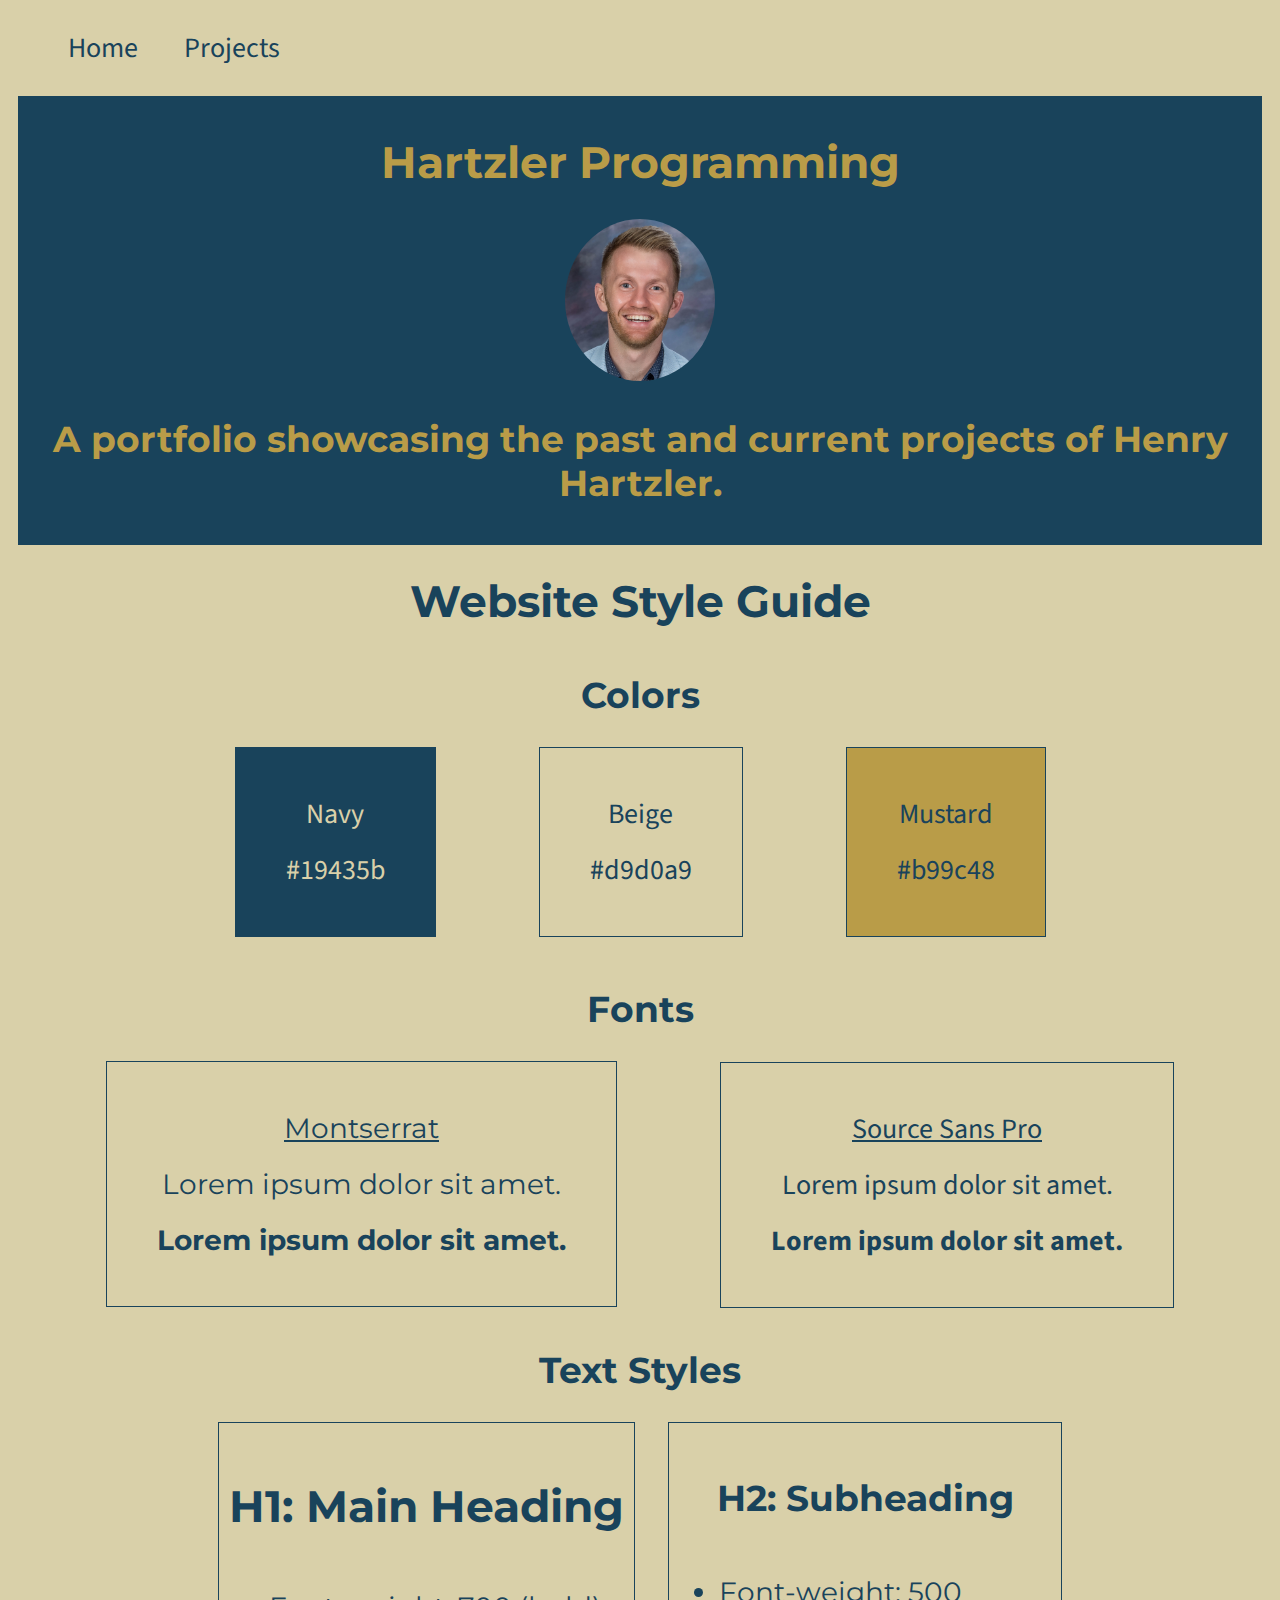
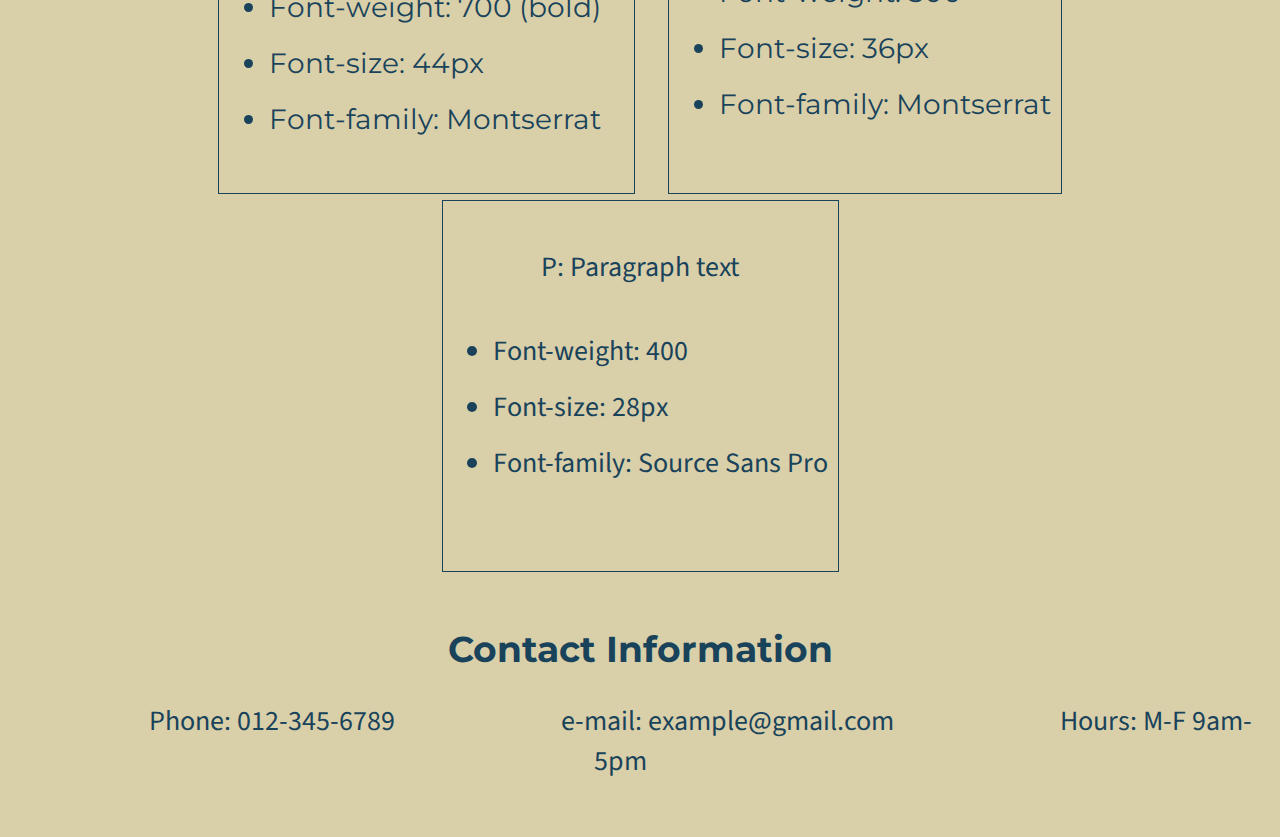
==== index.html @ edadfb09 "first commit" ====
<!DOCTYPE html>
<html lang="en">
<head>
    <meta charset="UTF-8">
    <meta http-equiv="X-UA-Compatible" content="IE=edge">
    <meta name="viewport" content="width=device-width, initial-scale=1.0">
    <link href="./resources/css/styles.css" rel="stylesheet" type="text/css">
    <title>Hartzler Programming</title>
</head>
<body>
    <header>
        <nav>
            <ul class="navbar">
                <li href="#">Home</li>
                <li href="#">Projects</li>
            </ul>
        </nav>
        <main class="banner">
            <h1>Hartzler Programming</h1>
            <img id="profile" src="resources/images/MrH2021Profile copy 4.jpeg" alt="Profile picture"/>
            <h2>A portfolio showcasing the past and current projects of Henry Hartzler.</h2>
        </main>
    </header>
    <section class="middle">
        <h1 id="styleguidehead">Website Style Guide</h1>
        <div class="colors">
            <h2>Colors</h2>
            <div class="box" id="navy">
                <p>
                   Navy <br>
                   #19435b 
                </p>
            </div>
            <div class="box" id="beige">
                <p>
                   Beige <br>
                   #d9d0a9 
                </p>
            </div>
            <div class="box" id="mustard">
                <p>
                   Mustard <br>
                   #b99c48 
                </p>
            </div>
        </div>
        <div class="fonts">
            <h2>Fonts</h2>
            <div class="box montserrat">
                <p>
                    <span class="underline">Montserrat</span> <br>
                    Lorem ipsum dolor sit amet. <br>
                   <span class="bold">Lorem ipsum dolor sit amet.</span>
                </p>
            </div>
            <div class="box sourcepro">
                <p>
                    <span class="underline">Source Sans Pro</span> <br>
                    Lorem ipsum dolor sit amet. <br>
                   <span class="bold">Lorem ipsum dolor sit amet.</span>
                </p>
            </div>
        </div>
        <div class="textstyles">
            <h2>Text Styles</h2>
            <div class="box2 montserrat">
                <h1>H1: Main Heading</h1>
                    <ul class="left">
                        <li>Font-weight: 700 (bold)</li>
                        <li>Font-size: 44px</li>
                        <li>Font-family: Montserrat</li>
                    </ul>
            </div>
            <div class="box2 montserrat">
                <h2>H2: Subheading</h2>
                    <ul class="left">
                        <li>Font-weight: 500</li>
                        <li>Font-size: 36px</li>
                        <li>Font-family: Montserrat</li>
                    </ul>
            </div>
            <div class="box2 sourcepro">
                <p>P: Paragraph text</p>
                <ul class="left">
                    <li>Font-weight: 400</li>
                    <li>Font-size: 28px</li>
                    <li>Font-family: Source Sans Pro</li>
                </ul>
            </div>
        </div>
    </section>
    <footer class="footer">
        <h2>Contact Information</h2>
        <ul class="contact">
            <li>Phone: 012-345-6789</li>
            <li>e-mail: example@gmail.com</li>
            <li>Hours: M-F 9am-5pm</li>
        </ul>
    </footer>
</body>
</html>
---- resources/css/styles.css ----
/* Universal styles */
@import url('https://fonts.googleapis.com/css2?family=Montserrat:ital,wght@0,400;0,500;0,700;1,400&family=Source+Sans+Pro:ital,wght@0,400;0,700;1,400&display=swap');

body {
    font-family: 'Source Sans Pro', sans-serif;
    background-color: #d9d0a9;
    color: #19435b;
    text-align: center;
    box-sizing: border-box;
}

h1 {
    font-family: 'Montserrat', sans-serif;
    font-size: 44px;
}

h2 {
    font-family: 'Montserrat', sans-serif;
    font-size: 36px;
}

p, ul, li {
    font-size: 28px;
}

.bold {
    font-weight: bold;
}

.underline {
    text-decoration: underline;
    line-height: 1.5;
}

.left {
    text-align: left;
}

/* Header */
.banner {
        background-color: #19435b;
        color: #b99c48;
        margin: 10px;
        padding: 10px;
}

#profile {
        border-radius: 50%;
        -webkit-border-radius: 50%;
        -moz-border-radius: 50%;
        -ms-border-radius: 50%;
        -o-border-radius: 50%;
        width: 150px;
}
/* Nav bar */
    nav {
        text-align: left;
    }

    .navbar li {
        display: inline;
        padding: 0px 20px;
        cursor: pointer;
    }

/* Section */
.middle {
    padding: 0px 20px;
}

#styleguidehead {
    margin-bottom: 5px;
}

.colors, .fonts, .textsyles {
   padding: 10px 0px;
}
.box {
    display: inline-block;
    padding: 10px 50px;
    line-height: 2;
    margin: 0px 50px;
    border: 1px solid #19435b;
}

.box2 {
    display: inline-block;
    padding: 10px;
    line-height: 1.5;
    margin: 0px 15px;
    border: 1px solid #19435b;
    height: 350px;
    overflow: scroll;
}


/* Colors */
#navy {
    color: #d9d0a9;
    background-color: #19435b;
}

#beige {
    color:#19435b;
    background-color: #d9d0a9;
}

#mustard {
    color: #19435b;
    background-color: #b99c48;
}

/* Text styles */
.montserrat {
    font-family: 'Montserrat', sans-serif;
    line-height: 2;
}

.sourcepro {
    font-family: 'Source Sans Pro', sans-serif;
    line-height: 2;
}
/* Footer */
.footer {
    padding: 20px;
}
.footer li {
    display: inline;
    padding: 0px 80px;
}
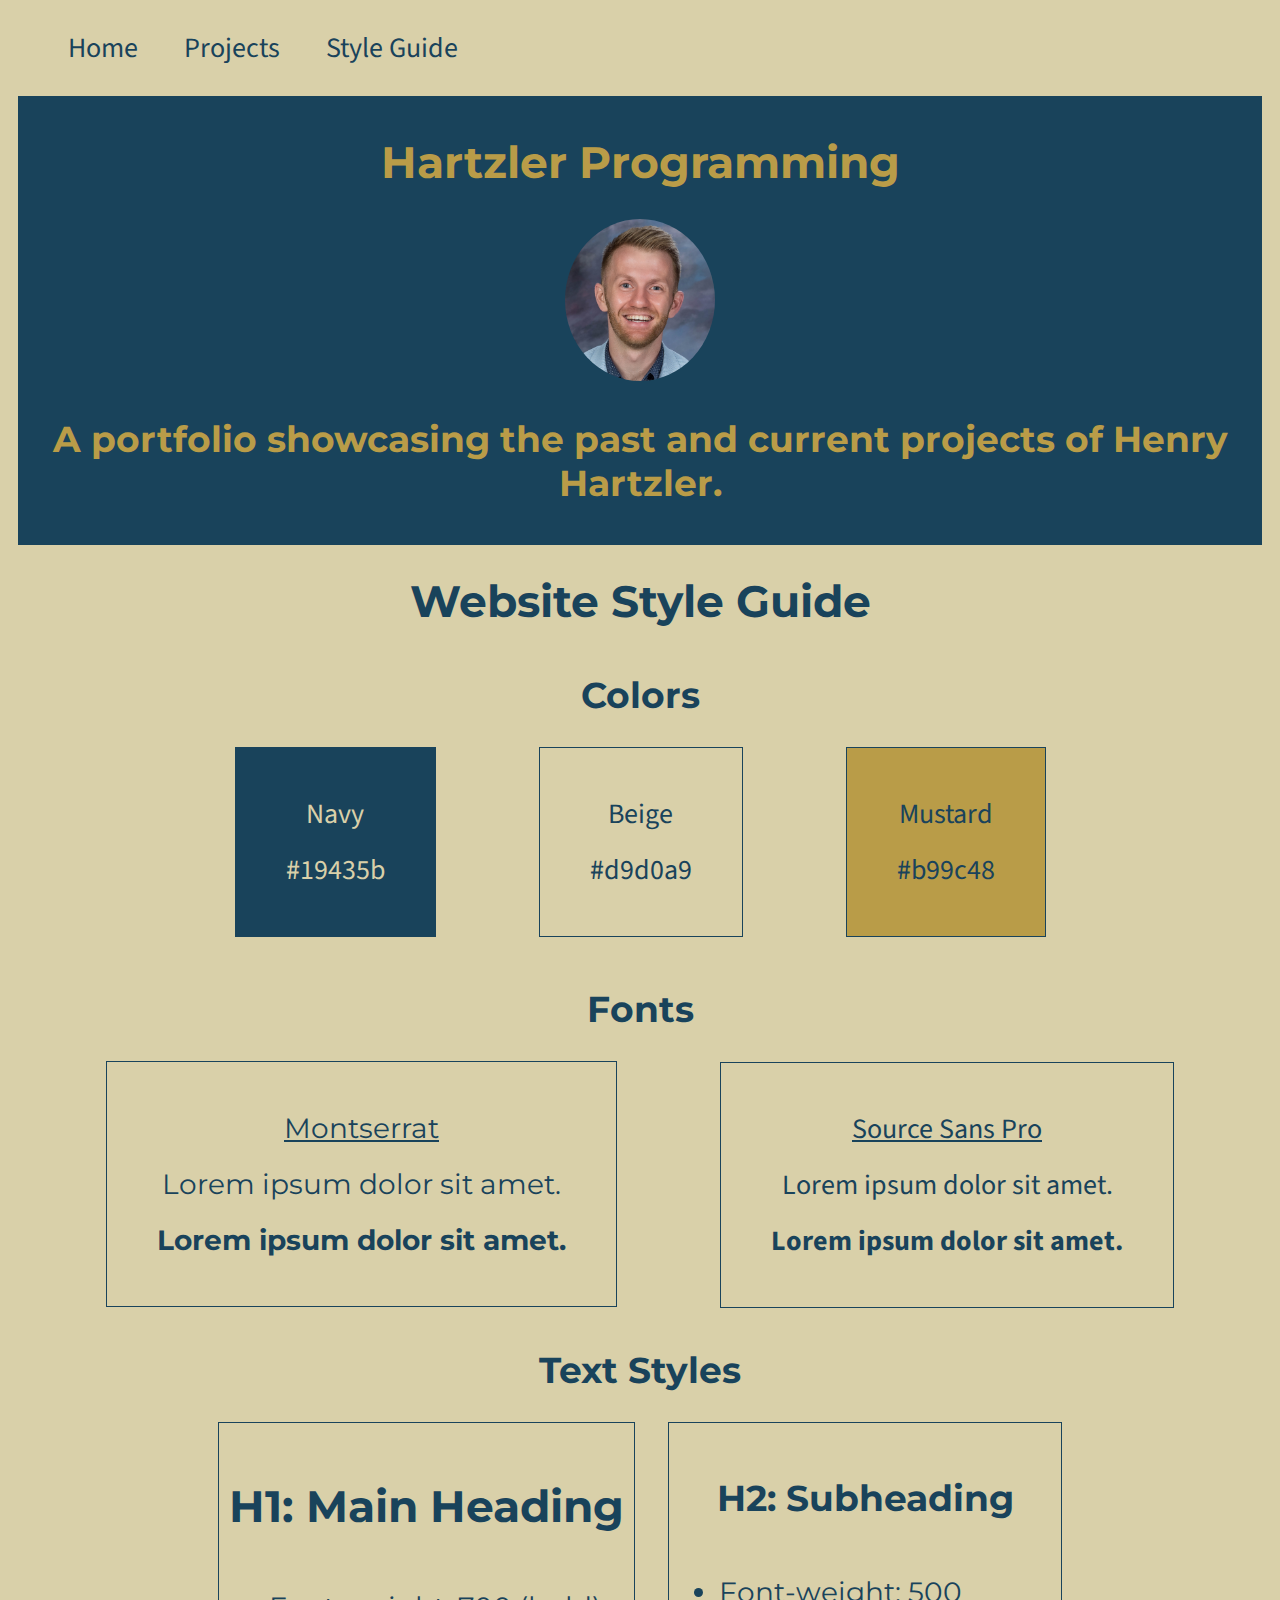
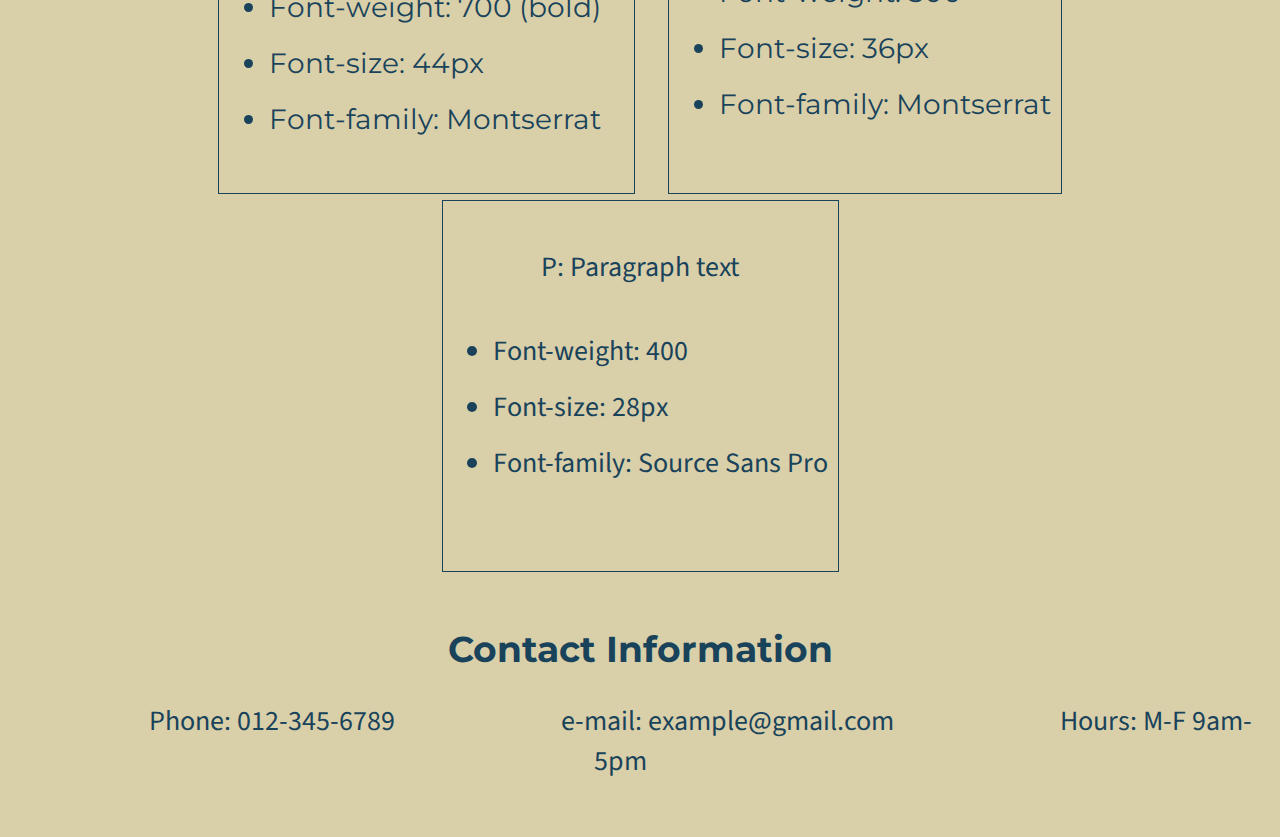
==== commit 63e6bd06: "setting up structure for projects and pages within folders" ====
--- a/index.html
+++ b/index.html
@@ -13,6 +13,7 @@
             <ul class="navbar">
                 <li href="#">Home</li>
                 <li href="#">Projects</li>
+                <li href="#">Style Guide</li>
             </ul>
         </nav>
         <main class="banner">
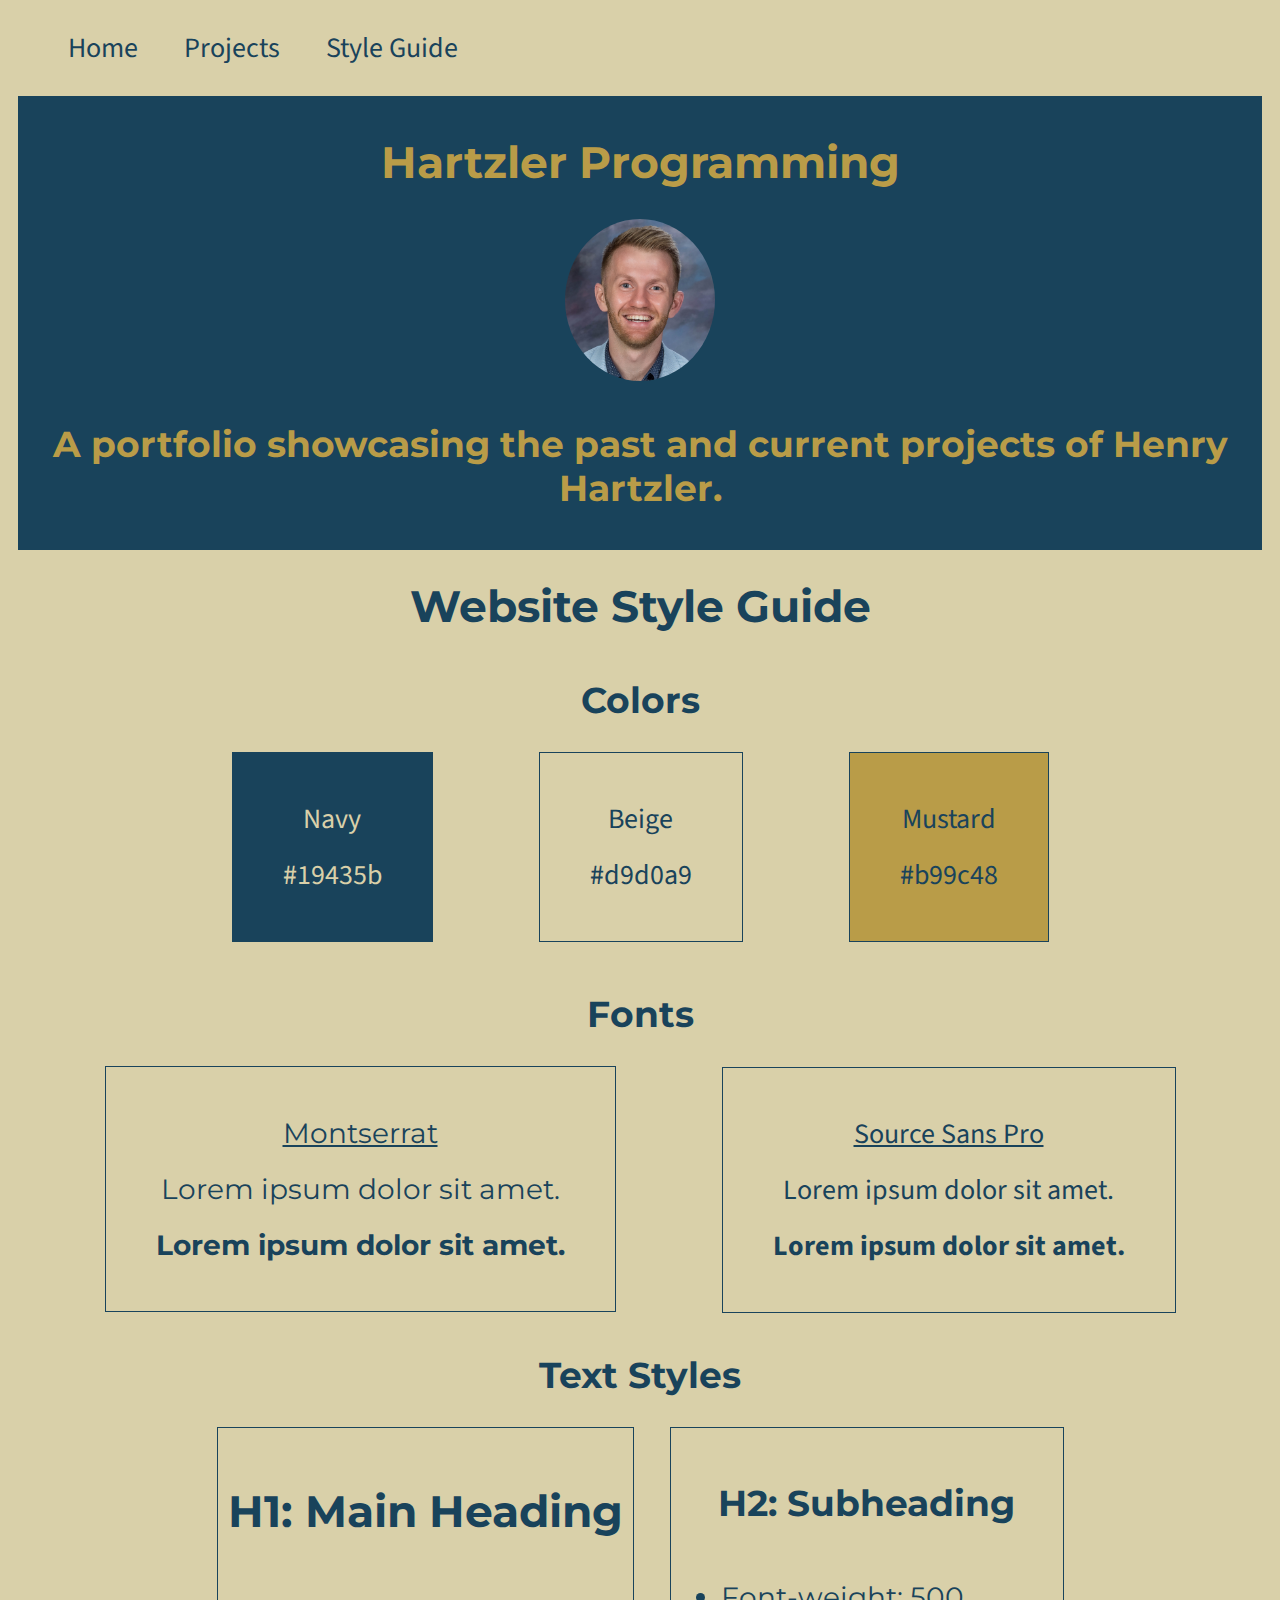
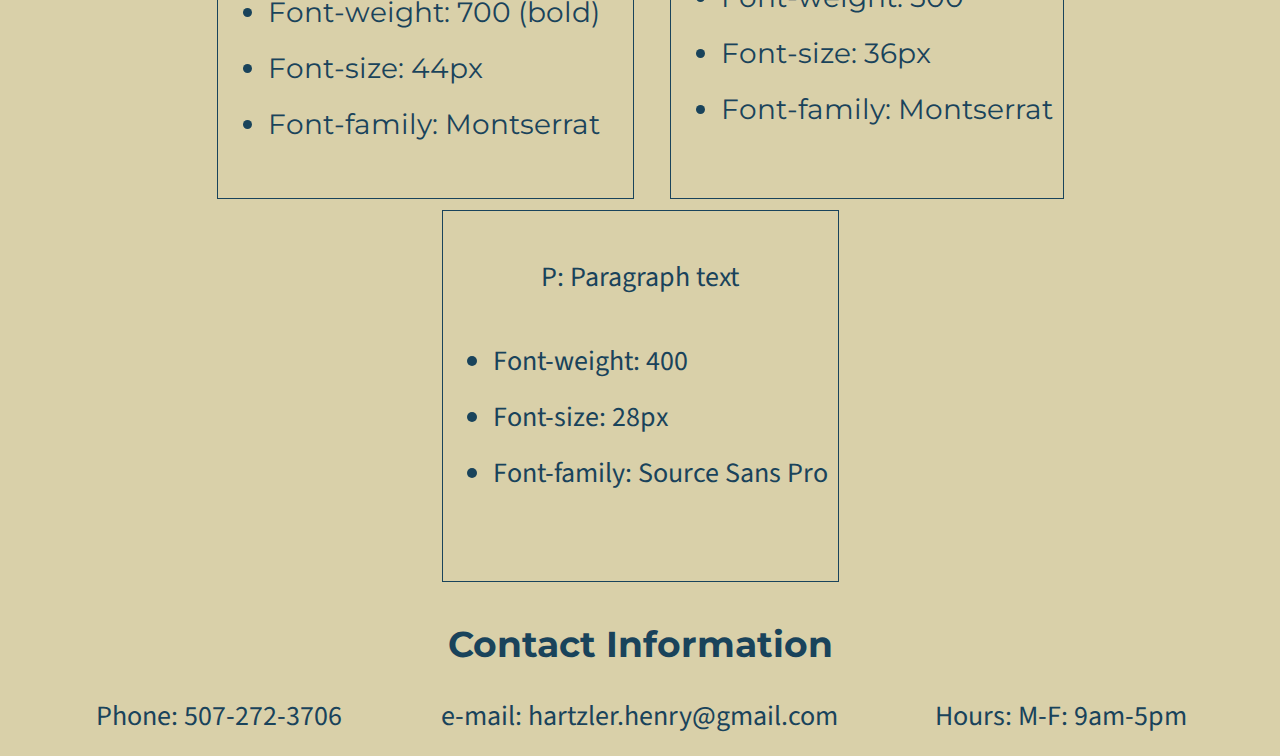
==== commit eacded26: "style guide page with links" ====
--- a/index.html
+++ b/index.html
@@ -11,14 +11,14 @@
     <header>
         <nav>
             <ul class="navbar">
-                <li href="#">Home</li>
+                <li href="./index.html">Home</li>
                 <li href="#">Projects</li>
-                <li href="#">Style Guide</li>
+                <li href="./html_css_projects/styleGuide.html">Style Guide</li>
             </ul>
         </nav>
         <main class="banner">
             <h1>Hartzler Programming</h1>
-            <img id="profile" src="resources/images/MrH2021Profile copy 4.jpeg" alt="Profile picture"/>
+            <img id="profile" src="./resources/images/MrH2021Profile copy 4.jpeg" alt="Profile picture"/>
             <h2>A portfolio showcasing the past and current projects of Henry Hartzler.</h2>
         </main>
     </header>
@@ -90,13 +90,13 @@
             </div>
         </div>
     </section>
-    <footer class="footer">
+    <footer>
         <h2>Contact Information</h2>
-        <ul class="contact">
-            <li>Phone: 012-345-6789</li>
-            <li>e-mail: example@gmail.com</li>
-            <li>Hours: M-F 9am-5pm</li>
-        </ul>
+        <div class="container">
+            <div class="child">Phone: 507-272-3706</div>
+            <div class="child">e-mail: hartzler.henry@gmail.com</div>
+            <div class="child">Hours: M-F: 9am-5pm</div>
+        </div>
     </footer>
 </body>
 </html>--- a/resources/css/styles.css
+++ b/resources/css/styles.css
@@ -7,6 +7,7 @@
     color: #19435b;
     text-align: center;
     box-sizing: border-box;
+    font-size: 28px;
 }
 
 h1 {
@@ -121,10 +122,8 @@
     line-height: 2;
 }
 /* Footer */
-.footer {
-    padding: 20px;
+.container {
+    display: grid;
+    grid-template-columns: repeat(3, 1fr);
+    margin-bottom: 20px;
 }
-.footer li {
-    display: inline;
-    padding: 0px 80px;
-}
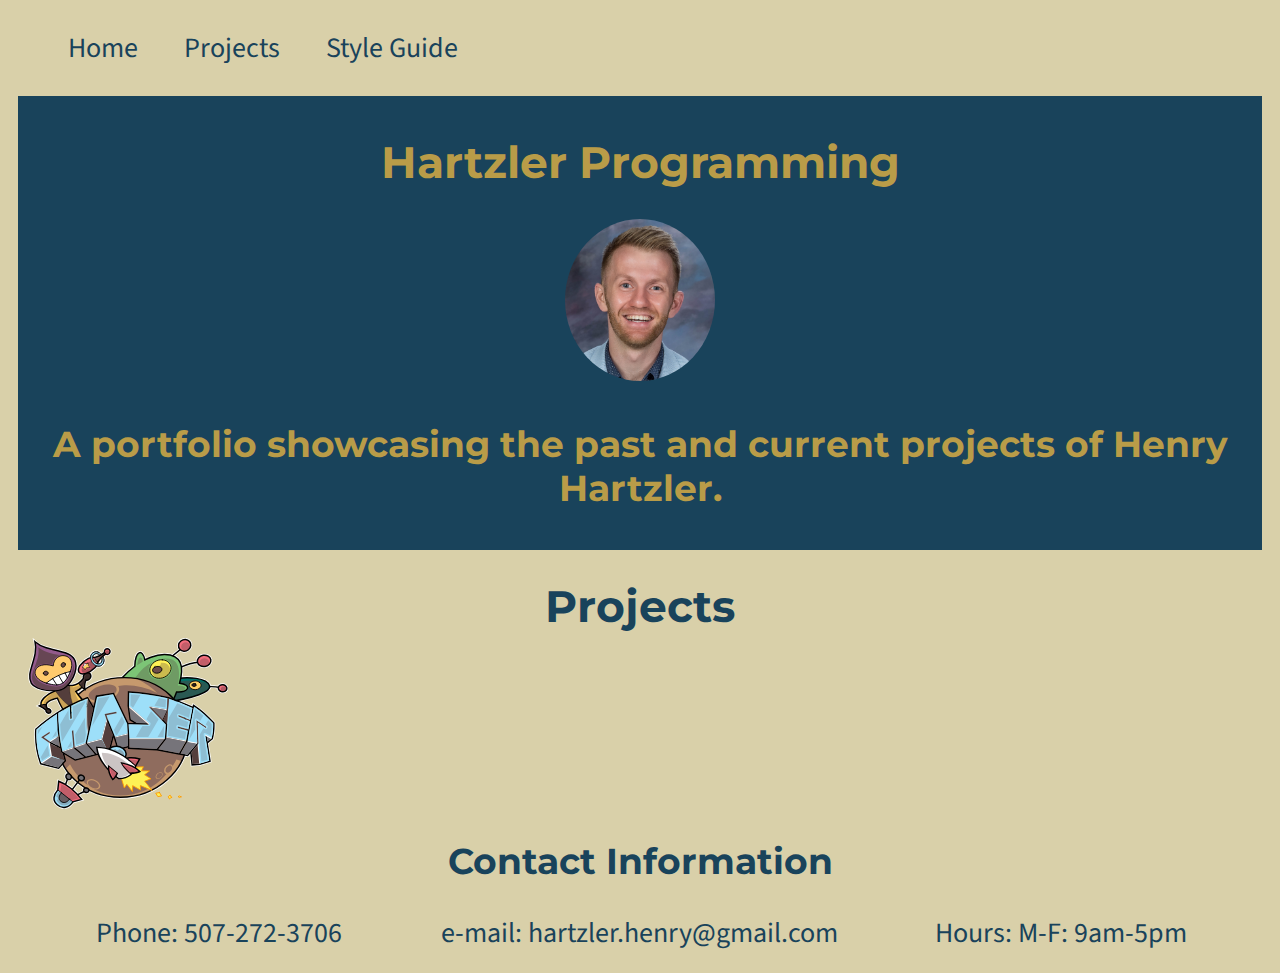
==== commit c7d1608a: "main page image transition hover" ====
--- a/index.html
+++ b/index.html
@@ -11,9 +11,9 @@
     <header>
         <nav>
             <ul class="navbar">
-                <li href="./index.html">Home</li>
+                <li><a href="./index.html">Home</a></li>
                 <li href="#">Projects</li>
-                <li href="./html_css_projects/styleGuide.html">Style Guide</li>
+                <li><a href="./html_css_projects/styleGuide.html"">Style Guide</a></li>
             </ul>
         </nav>
         <main class="banner">
@@ -23,70 +23,14 @@
         </main>
     </header>
     <section class="middle">
-        <h1 id="styleguidehead">Website Style Guide</h1>
-        <div class="colors">
-            <h2>Colors</h2>
-            <div class="box" id="navy">
-                <p>
-                   Navy <br>
-                   #19435b 
-                </p>
-            </div>
-            <div class="box" id="beige">
-                <p>
-                   Beige <br>
-                   #d9d0a9 
-                </p>
-            </div>
-            <div class="box" id="mustard">
-                <p>
-                   Mustard <br>
-                   #b99c48 
-                </p>
-            </div>
-        </div>
-        <div class="fonts">
-            <h2>Fonts</h2>
-            <div class="box montserrat">
-                <p>
-                    <span class="underline">Montserrat</span> <br>
-                    Lorem ipsum dolor sit amet. <br>
-                   <span class="bold">Lorem ipsum dolor sit amet.</span>
-                </p>
-            </div>
-            <div class="box sourcepro">
-                <p>
-                    <span class="underline">Source Sans Pro</span> <br>
-                    Lorem ipsum dolor sit amet. <br>
-                   <span class="bold">Lorem ipsum dolor sit amet.</span>
-                </p>
-            </div>
-        </div>
-        <div class="textstyles">
-            <h2>Text Styles</h2>
-            <div class="box2 montserrat">
-                <h1>H1: Main Heading</h1>
-                    <ul class="left">
-                        <li>Font-weight: 700 (bold)</li>
-                        <li>Font-size: 44px</li>
-                        <li>Font-family: Montserrat</li>
-                    </ul>
-            </div>
-            <div class="box2 montserrat">
-                <h2>H2: Subheading</h2>
-                    <ul class="left">
-                        <li>Font-weight: 500</li>
-                        <li>Font-size: 36px</li>
-                        <li>Font-family: Montserrat</li>
-                    </ul>
-            </div>
-            <div class="box2 sourcepro">
-                <p>P: Paragraph text</p>
-                <ul class="left">
-                    <li>Font-weight: 400</li>
-                    <li>Font-size: 28px</li>
-                    <li>Font-family: Source Sans Pro</li>
-                </ul>
+        <h1 id="styleguidehead">Projects</h1>
+        <div class="container">
+            <div class="image">
+                <img class="image_img" src="./resources/images/phaser_photo.svg" alt="phaserjs">
+                <div class="image_overlay">
+                    <div class="image_title">PhaserJS</div>
+                    <p class="image_description">PhaserJS project details here</p>
+                </div>
             </div>
         </div>
     </section>
--- a/resources/css/styles.css
+++ b/resources/css/styles.css
@@ -35,6 +35,11 @@
 
 .left {
     text-align: left;
+}
+
+a {
+    text-decoration: none;
+    color: #19435b;
 }
 
 /* Header */
@@ -94,6 +99,62 @@
     overflow: scroll;
 }
 
+.image {
+    position: relative;
+    width: 200px;
+}
+
+.image_img {
+    display: block;
+    width: 100%;
+}
+
+.image_overlay {
+    position: absolute;
+    top: 0;
+    left: 0;
+    width: 100%;
+    height: 100%;
+    background: rgba(0, 0, 0, 0.6);
+    color: #ffffff;
+    display: flex;
+    flex-direction: column;
+    align-items: center;
+    justify-content: center;
+    opacity: 0;
+    transition: opacity 0.25s;
+    -webkit-transition: opacity 0.25s;
+    -moz-transition: opacity 0.25s;
+    -ms-transition: opacity 0.25s;
+    -o-transition: opacity 0.25s;
+    backdrop-filter: blur(5px);
+}
+
+/* targets every direct child of image_overlay */
+.image_overlay > * {
+    transform: translateY(20px);
+    -webkit-transform: translateY(20px);
+    -moz-transform: translateY(20px);
+    -ms-transform: translateY(20px);
+    -o-transform: translateY(20px);
+    transition: transform 0.25s;
+    -webkit-transition: transform 0.25s;
+    -moz-transition: transform 0.25s;
+    -ms-transition: transform 0.25s;
+    -o-transition: transform 0.25s;
+}
+
+.image_overlay:hover {
+    opacity: 1;
+}
+
+.image_overlay:hover > * {
+    transform: translateY(0);
+    -webkit-transform: translateY(0);
+    -moz-transform: translateY(0);
+    -ms-transform: translateY(0);
+    -o-transform: translateY(0);
+}
 
 /* Colors */
 #navy {
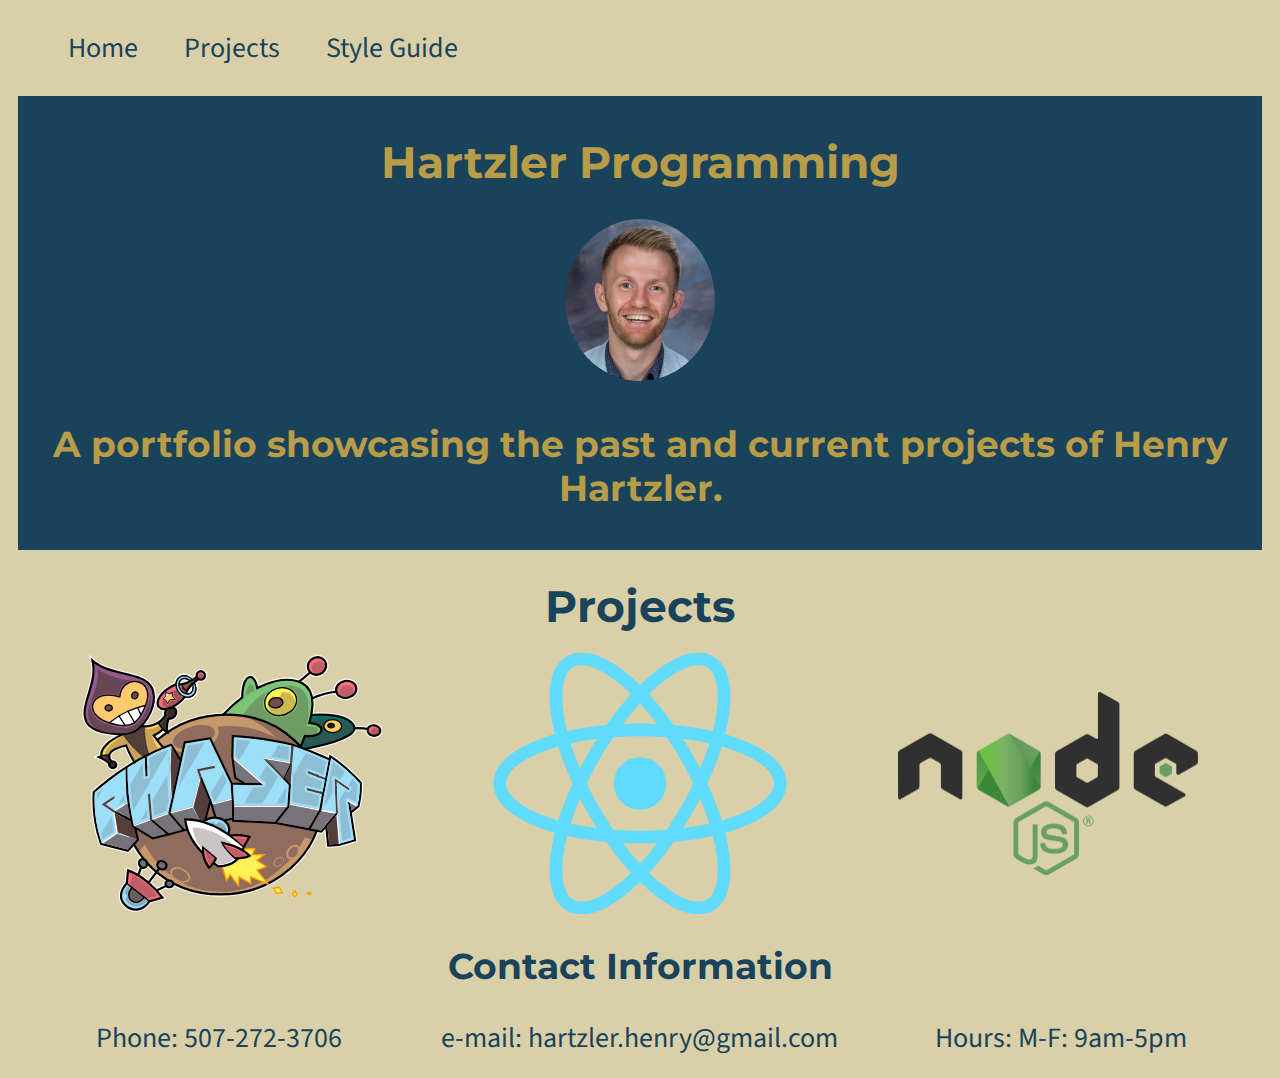
==== commit 4507a59d: "formated text overlay for all 3 js photos" ====
--- a/index.html
+++ b/index.html
@@ -25,11 +25,31 @@
     <section class="middle">
         <h1 id="styleguidehead">Projects</h1>
         <div class="container">
-            <div class="image">
-                <img class="image_img" src="./resources/images/phaser_photo.svg" alt="phaserjs">
-                <div class="image_overlay">
-                    <div class="image_title">PhaserJS</div>
-                    <p class="image_description">PhaserJS project details here</p>
+            <div class="child">
+                <div class="image">
+                    <img class="image_img" src="./resources/images/phaser_photo.svg" alt="phaserjs">
+                    <div class="image_overlay">
+                        <div class="image_title">PhaserJS</div>
+                        <p class="image_description">PhaserJS project details here</p>
+                    </div>
+                </div>
+            </div>
+            <div class="child">
+                <div class="image">
+                    <img class="image_img" src="./resources/images/react_photo.png" alt="reactjs">
+                    <div class="image_overlay">
+                        <div class="image_title">React</div>
+                        <p class="image_description">React project details here</p>
+                    </div>
+                </div>
+            </div>
+            <div class="child">
+                <div class="image">
+                    <img class="image_img" src="./resources/images/node_photo.png" alt="nodejs">
+                    <div class="image_overlay">
+                        <div class="image_title">Node.js</div>
+                        <p class="image_description">Node.js project details here</p>
+                    </div>
                 </div>
             </div>
         </div>
--- a/resources/css/styles.css
+++ b/resources/css/styles.css
@@ -99,9 +99,21 @@
     overflow: scroll;
 }
 
+.container {
+    display: grid;
+    grid-template-columns: repeat(3, 1fr);
+    margin: 20px 0px;
+}
+
+.child {
+    display: flex;
+    align-items: center;
+    justify-content: center;
+}
+
 .image {
     position: relative;
-    width: 200px;
+    width: 300px;
 }
 
 .image_img {
@@ -183,8 +195,4 @@
     line-height: 2;
 }
 /* Footer */
-.container {
-    display: grid;
-    grid-template-columns: repeat(3, 1fr);
-    margin-bottom: 20px;
-}
+
